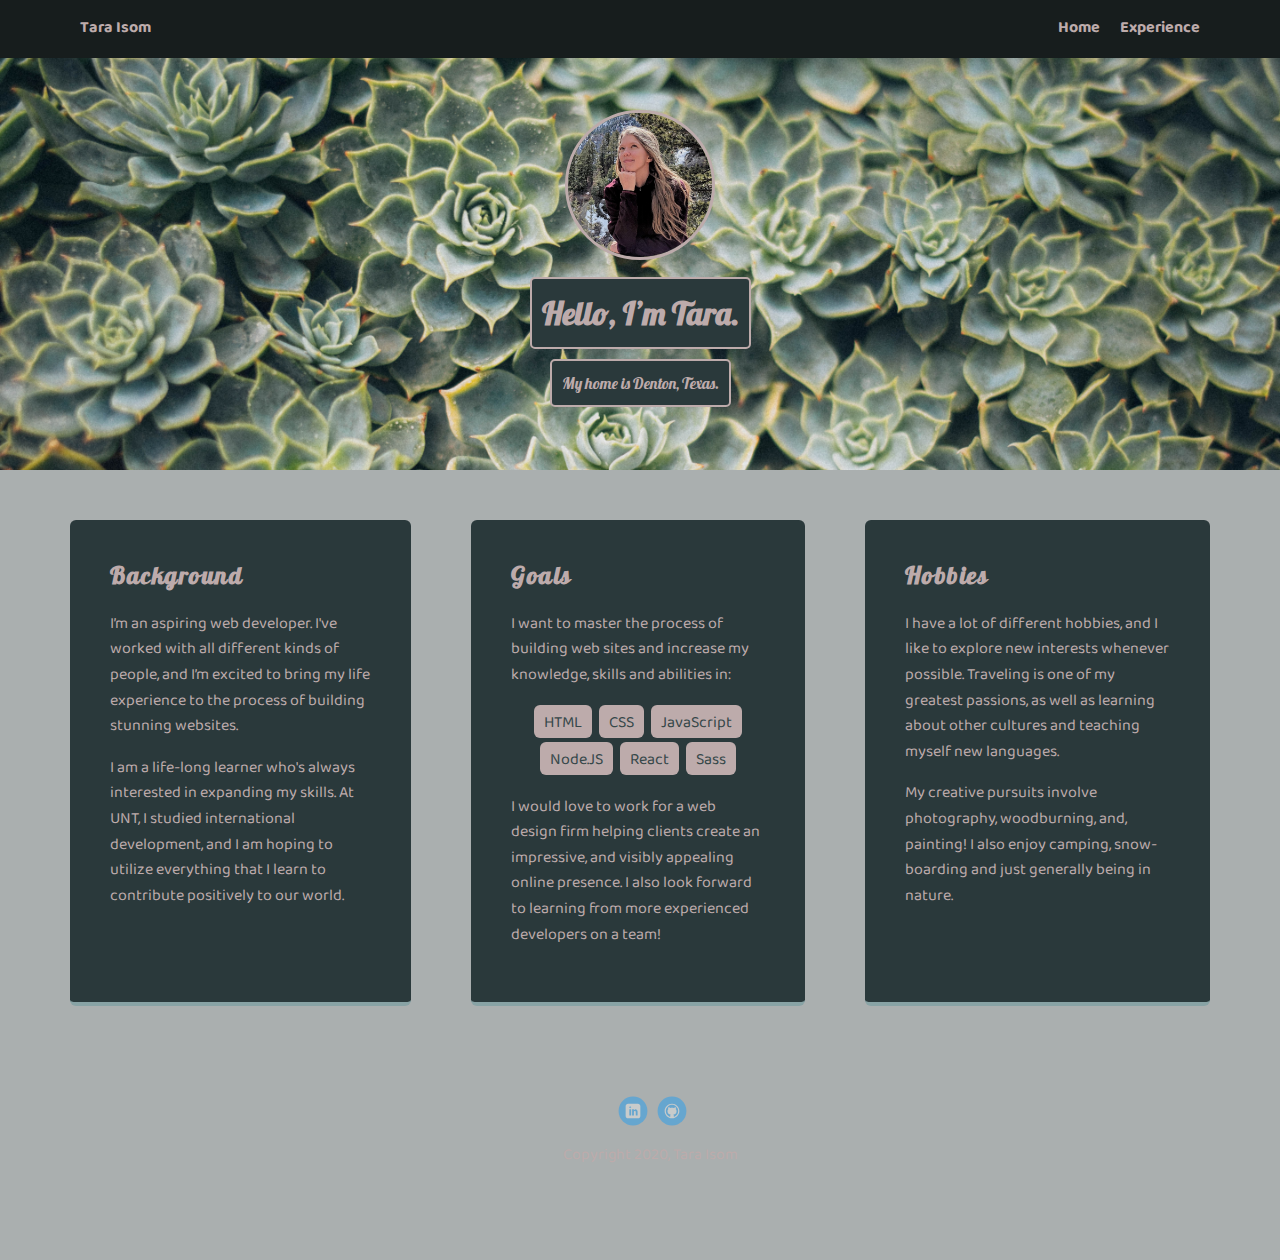
==== index.html @ d4d4d003 "Initial commit" ====
<!DOCTYPE html>
<html lang="en">
  <head>
    <meta charset="utf-8" />
    <title>Tara Isom's Profile</title>
    <meta name="viewport" content="width=device-width, initial-scale=1.0" />
    <link rel="stylesheet" href="styles.css" />
  </head>

  <body>
    <nav>
      <ul class="nav">
        <li class="name">Tara Isom</li>
        <li><a href="index.html">Home</a></li>
        <li><a href="experience.html">Experience</a></li>
      </ul>
    </nav>

    <header class="header">
      <img src="images/me.jpg" alt="Photo of Tara Isom" class="profile-image" />
      <h1 class="tag name">Hello, I’m Tara.</h1>
      <p class="tag location">My home is Denton, Texas.</p>
    </header>

    <main>
      <section>
        <h2>Background</h2>
        <p>
          I’m an aspiring web developer. I've worked with all different kinds of
          people, and I’m excited to bring my life experience to the process of
          building stunning websites.
        </p>
        <p>
          I am a life-long learner who's always interested in expanding my
          skills. At UNT, I studied international development, and I am hoping
          to utilize everything that I learn to contribute positively to our
          world.
        </p>
      </section>

      <section>
        <h2>Goals</h2>
        <p>
          I want to master the process of building web sites and increase my
          knowledge, skills and abilities in:
        </p>
        <ul class="skills">
          <li>HTML</li>
          <li>CSS</li>
          <li>JavaScript</li>
          <li>Node.JS</li>
          <li>React</li>
          <li>Sass</li>
        </ul>
        <p>
          I would love to work for a web design firm helping clients create an
          impressive, and visibly appealing online presence. I also look forward
          to learning from more experienced developers on a team!
        </p>
      </section>

      <section>
        <h2>Hobbies</h2>
        <p>
          I have a lot of different hobbies, and I like to explore new interests
          whenever possible. Traveling is one of my greatest passions, as well
          as learning about other cultures and teaching myself new languages.
        </p>
        <p>
          My creative pursuits involve photography, woodburning, and, painting!
          I also enjoy camping, snow-boarding and just generally being in
          nature.
        </p>
      </section>
    </main>
    <footer>
      <ul>
        <li>
          <a
            target="_blank"
            href="https://www.linkedin.com/in/qaraisom/"
            class="social linkedin"
            >LinkedIn</a
          >
        </li>
        <li>
          <a
            href="https://github.com/tarannasorus"
            target="_blank"
            class="social github"
            >Github</a
          >
        </li>
      </ul>
      <p class="copyright">Copyright 2020, Tara Isom</p>
    </footer>
  </body>
</html>
---- styles.css ----
/* Global Layout Set-up */
@import url("https://fonts.googleapis.com/css2?family=Amatic+SC&family=Baloo+Chettan+2&family=Pacifico&display&family=Lobster&display=swapfamily=Play&display&family=Dancing+Script:wght@600;700&display=swap");

/*
font-family: 'Amatic SC', cursive;
font-family: 'Baloo Chettan 2', cursive;
font-family: 'Play', sans-serif;
font-family: 'Lobster', cursive;
font-family: 'Dancing Script', cursive; */

* {
  box-sizing: border-box;
}

body {
  margin: 0;
  padding: 0;
  text-align: center;
  font-family: "Baloo Chettan 2", sans-serif;
  color: rgb(189, 171, 171);
  background: #aaafaf;
}
/* Link Styles */

a {
  text-decoration: none;
  color: rgb(189, 171, 171);
}
a:hover {
  color: #6633ff;
  transition: 1s;
}

/* Section Styles */

nav {
  width: 100%;
  background: rgb(23, 29, 29);
  min-height: 30px;
  padding: 10px;
  position: fixed;
  text-align: center;
}
.nav {
  display: flex;
  justify-content: space-around;
  font-weight: 700;
  list-style-type: none;
  margin: 0 auto;
  padding: 0;
}

.nav .name {
  display: block;
  margin-right: auto;
  color: rgb(189, 171, 171);
}
.nav li {
  padding: 5px 10px 10px 10px;
}
.nav a {
  transition: all 0.5s;
}
.nav a:hover {
  color: white;
  transition: 1s;
}

.header {
  text-align: center;
  background: url("images/succulents.jpg") no-repeat top center;
  background-size: cover;
  overflow: hidden;
  padding-top: 60px;
}
header {
  line-height: 1.5;
}
header .profile-image {
  margin-top: 50px;
  width: 150px;
  height: 150px;
  border-radius: 50%;
  border: 3px solid rgb(189, 171, 171);
  transition: all 0.7s;
}
header .profile-image:hover {
  transform: scale(1.4) rotate(6deg);
}
.tag {
  background-color: rgb(42, 57, 59);
  color: rgb(189, 171, 171);
  padding: 10px;
  border-radius: 5px;
  display: table;
  border: 2px solid rgb(189, 171, 171);
  font-family: "Lobster", cursive;
  margin: 10px auto;
}
.name-margin {
  margin: 10px auto;
}
.location {
  background-color: rgb(42, 57, 59);
  color: rgb(189, 171, 171);
  border: 2px solid rgb(189, 171, 171);
  margin: 10px auto;
}
section {
  margin: 30px;
  padding: 20px 40px 40px;
  max-width: 500px;
  text-align: left;
  background: rgb(42, 57, 59);
  border-bottom: 4px solid #88a3a5;
  border-radius: 6px;
  transition: all 0.5s;
}
section:hover {
  border-color: rgb(126, 58, 58);
  transition: 1s;
}

ul.skills {
  padding: 0;
  text-align: center;
}

.skills li {
  border-radius: 6px;
  display: inline-block;
  background: rgb(189, 171, 171);
  color: rgb(53, 71, 73);
  padding: 5px 10px;
  margin: 2px;
}

.skills li:hover {
  color: white;
  transition: 1s;
}

main h2 {
  text-transform: capitalize;
  font-family: "Lobster", cursive;
  letter-spacing: 1.5px;
}

footer {
  width: 100%;
  min-height: 30px;
  padding: 20px 0 40px 20px;
}

footer .copyright {
  top: -8px;
  font-size: 0.75em;
}

footer ul {
  list-style-type: none;
  margin: 0;
  padding: 0;
}

footer ul li {
  display: inline-block;
}

.header2 {
  text-align: center;
  background: url("images/milky-way.jpg") no-repeat top center;
  background-size: cover;
  overflow: hidden;
  padding-top: 60px;
}

.experience-tag {
  background-color: rgb(42, 57, 59);
  color: rgb(189, 171, 171);
  padding: 14px;
  border-radius: 5px;
  display: table;
  border: 2px solid rgb(189, 171, 171);
  font-family: "Lobster", cursive;
  margin: 10px auto;
  margin-top: 150px;
  letter-spacing: 1.2px;
}

a.social {
  display: inline-block;
  text-indent: -9999px;
  margin-left: 5px;
  width: 30px;
  height: 30px;
  background-size: 30px 30px;
  opacity: 0.4;
  transition: all 0.5s;
}

a.linkedin {
  background-image: url(images/linkedin.svg);
}
a.github {
  background-image: url(images/github.svg);
}
a.social:hover {
  opacity: 1;
}
.clearfix {
  clear: both;
}

lh {
  font-family: "Lobster", cursive;
}

.email {
  border-radius: 6px;
  display: inline-block;
  background: rgb(189, 171, 171);
  color: rgb(53, 71, 73);
  padding: 5px 10px;
  margin: 2px;
}

.email:hover {
  transform: scale(1) rotate(360deg);
}
.octocat {
  opacity: 0.65;
  text-align: center;
}
.octocat:hover {
  transform: scale(1.2);
  transition: 1s;
}

/* Styles for larger screens */
@media screen and (min-width: 720px) {
  main {
    display: -ms-flexbox; /* TWEENER - IE 10 */
    display: flex;
    max-width: 1200px;
    -ms-flex-pack: distribute;
    justify-content: space-around;
    margin: 0 auto;
  }

  header {
    min-height: 470px;
  }

  .nav {
    max-width: 1200px;
    padding: 0 30px;
  }

  main {
    padding-top: 20px;
  }

  main p {
    line-height: 1.6em;
  }

  footer {
    font-size: 1.3em;
    max-width: 1200px;
    margin: 40px auto;
  }
}
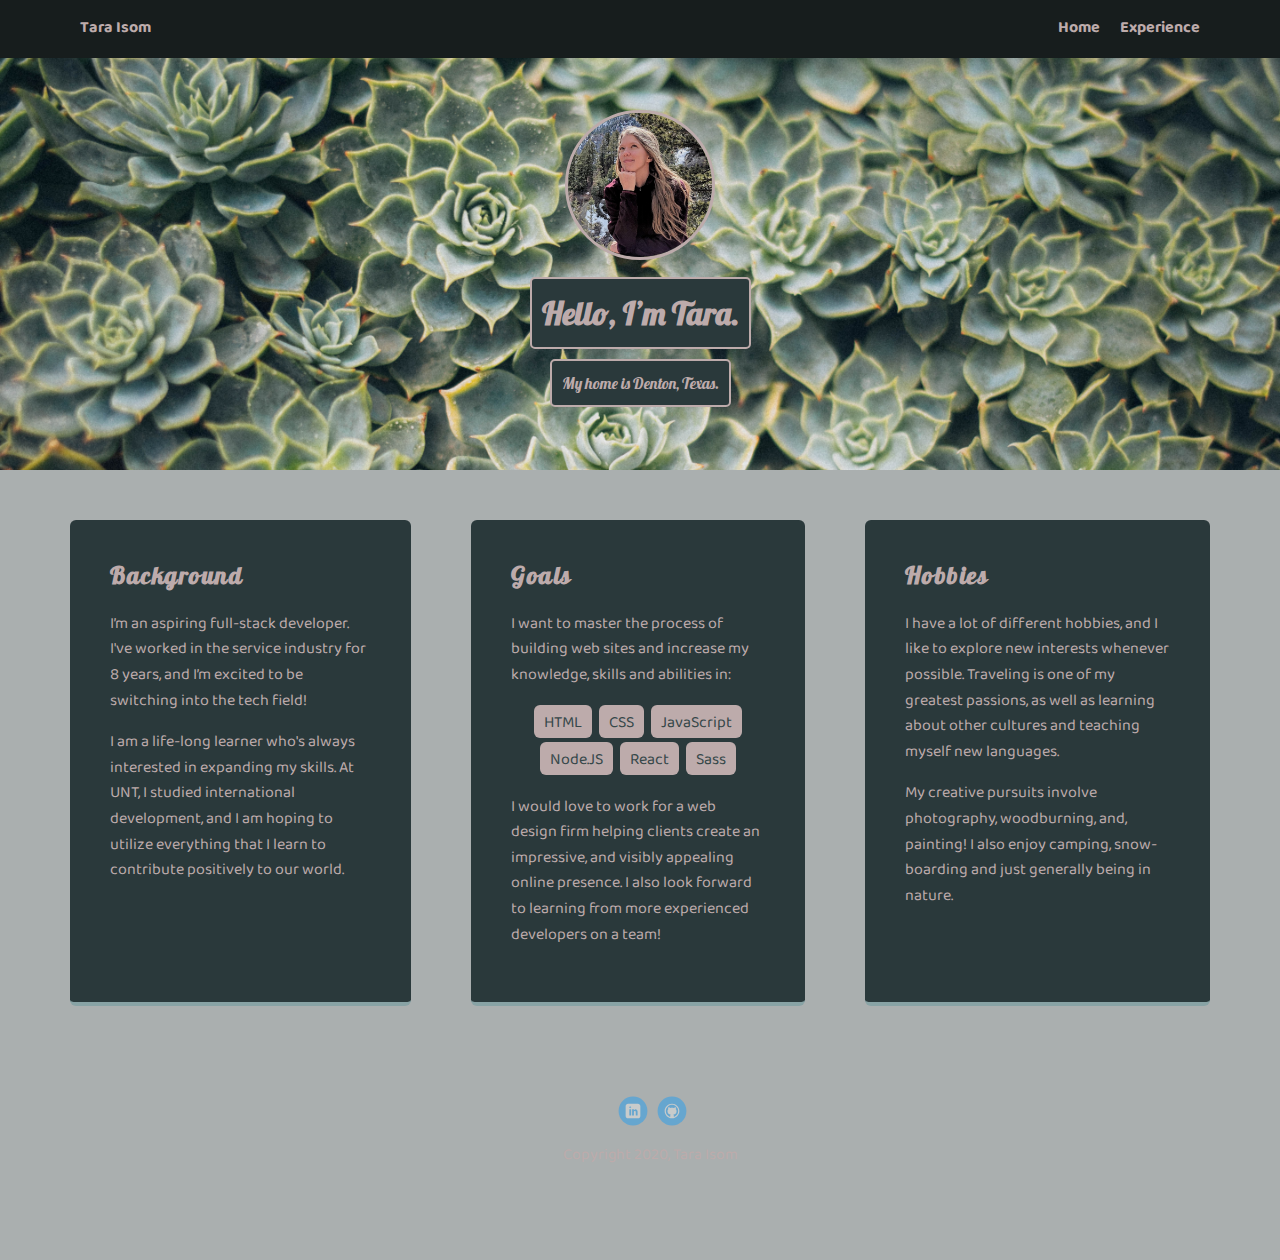
==== commit f5c0f446: "Update index.html" ====
--- a/index.html
+++ b/index.html
@@ -26,9 +26,9 @@
       <section>
         <h2>Background</h2>
         <p>
-          I’m an aspiring web developer. I've worked with all different kinds of
-          people, and I’m excited to bring my life experience to the process of
-          building stunning websites.
+          I’m an aspiring full-stack developer. I've worked in the service
+          industry for 8 years, and I’m excited to be switching into the tech
+          field!
         </p>
         <p>
           I am a life-long learner who's always interested in expanding my
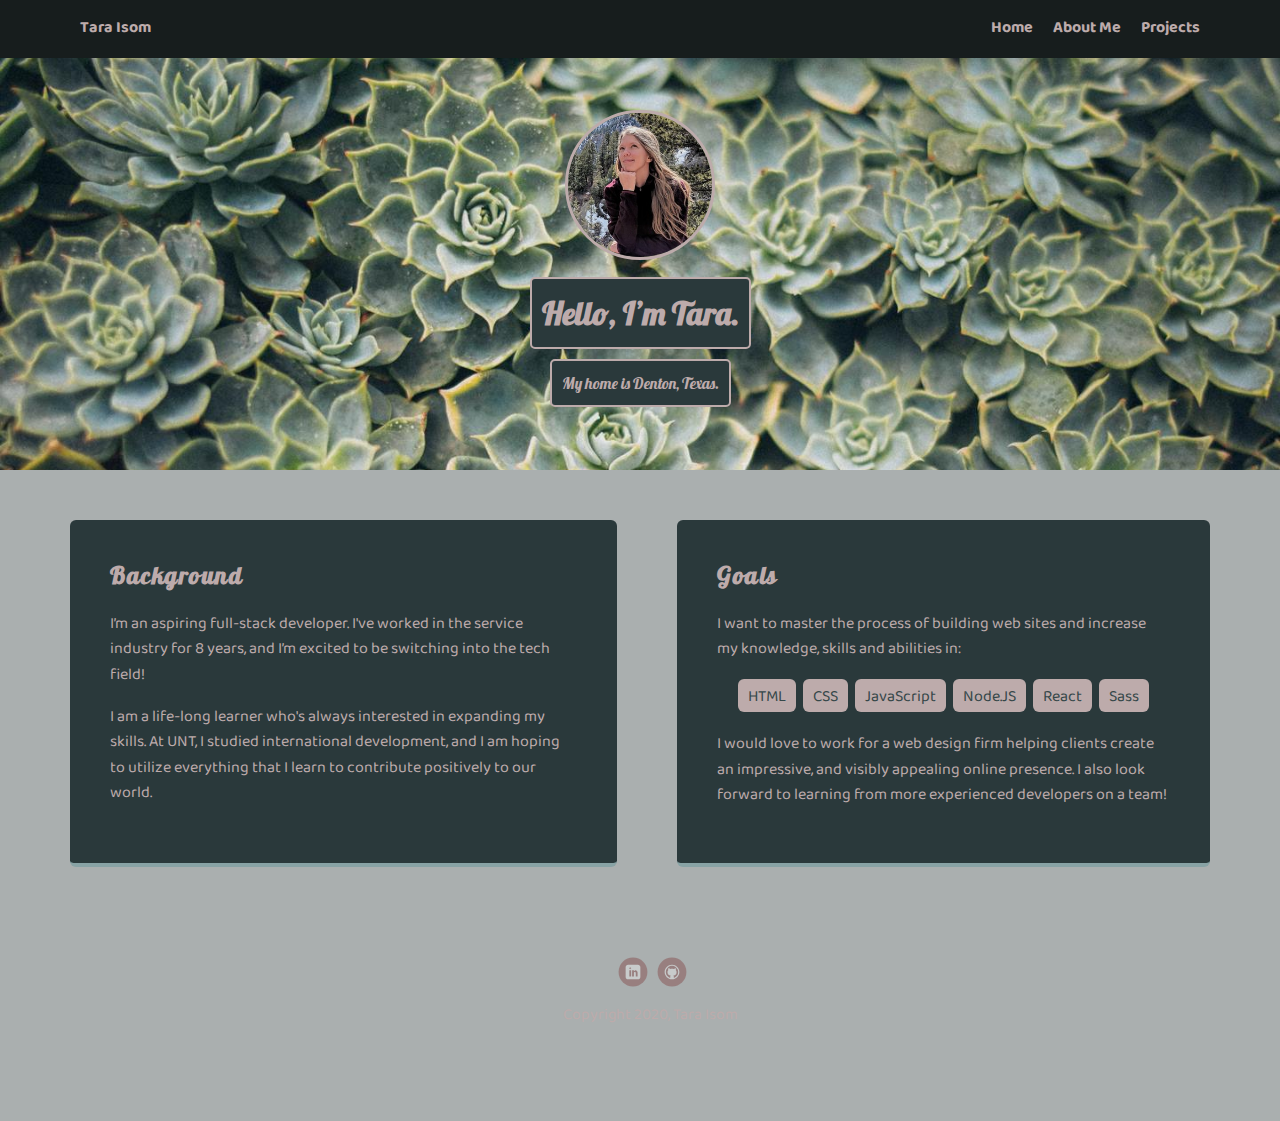
==== commit 3f88aef9: "Added project page" ====
--- a/index.html
+++ b/index.html
@@ -12,7 +12,8 @@
       <ul class="nav">
         <li class="name">Tara Isom</li>
         <li><a href="index.html">Home</a></li>
-        <li><a href="experience.html">Experience</a></li>
+        <li><a href="aboutme.html">About Me</a></li>
+        <li><a href="projects.html">Projects</a></li>
       </ul>
     </nav>
 
@@ -58,20 +59,6 @@
           to learning from more experienced developers on a team!
         </p>
       </section>
-
-      <section>
-        <h2>Hobbies</h2>
-        <p>
-          I have a lot of different hobbies, and I like to explore new interests
-          whenever possible. Traveling is one of my greatest passions, as well
-          as learning about other cultures and teaching myself new languages.
-        </p>
-        <p>
-          My creative pursuits involve photography, woodburning, and, painting!
-          I also enjoy camping, snow-boarding and just generally being in
-          nature.
-        </p>
-      </section>
     </main>
     <footer>
       <ul>
--- a/styles.css
+++ b/styles.css
@@ -109,7 +109,7 @@
 section {
   margin: 30px;
   padding: 20px 40px 40px;
-  max-width: 500px;
+  max-width: 800px;
   text-align: left;
   background: rgb(42, 57, 59);
   border-bottom: 4px solid #88a3a5;
@@ -169,13 +169,13 @@
 
 .header2 {
   text-align: center;
-  background: url("images/milky-way.jpg") no-repeat top center;
+  background: url("images/map.jpg") no-repeat top center;
   background-size: cover;
   overflow: hidden;
   padding-top: 60px;
 }
 
-.experience-tag {
+.container {
   background-color: rgb(42, 57, 59);
   color: rgb(189, 171, 171);
   padding: 14px;
@@ -186,6 +186,15 @@
   margin: 10px auto;
   margin-top: 150px;
   letter-spacing: 1.2px;
+}
+
+.header3 {
+  text-align: center;
+  background: url("images/code.jpg") no-repeat top center;
+  background-size: cover;
+  overflow: hidden;
+  padding-top: 60px;
+  letter-spacing: 1.5px;
 }
 
 a.social {
@@ -212,8 +221,12 @@
   clear: both;
 }
 
-lh {
-  font-family: "Lobster", cursive;
+.list-title {
+  font-family: "Lobster", cursive;
+}
+
+.list-align {
+  text-align: left;
 }
 
 .email {
@@ -227,6 +240,7 @@
 
 .email:hover {
   transform: scale(1) rotate(360deg);
+  color: rgb(126, 58, 58);
 }
 .octocat {
   opacity: 0.65;
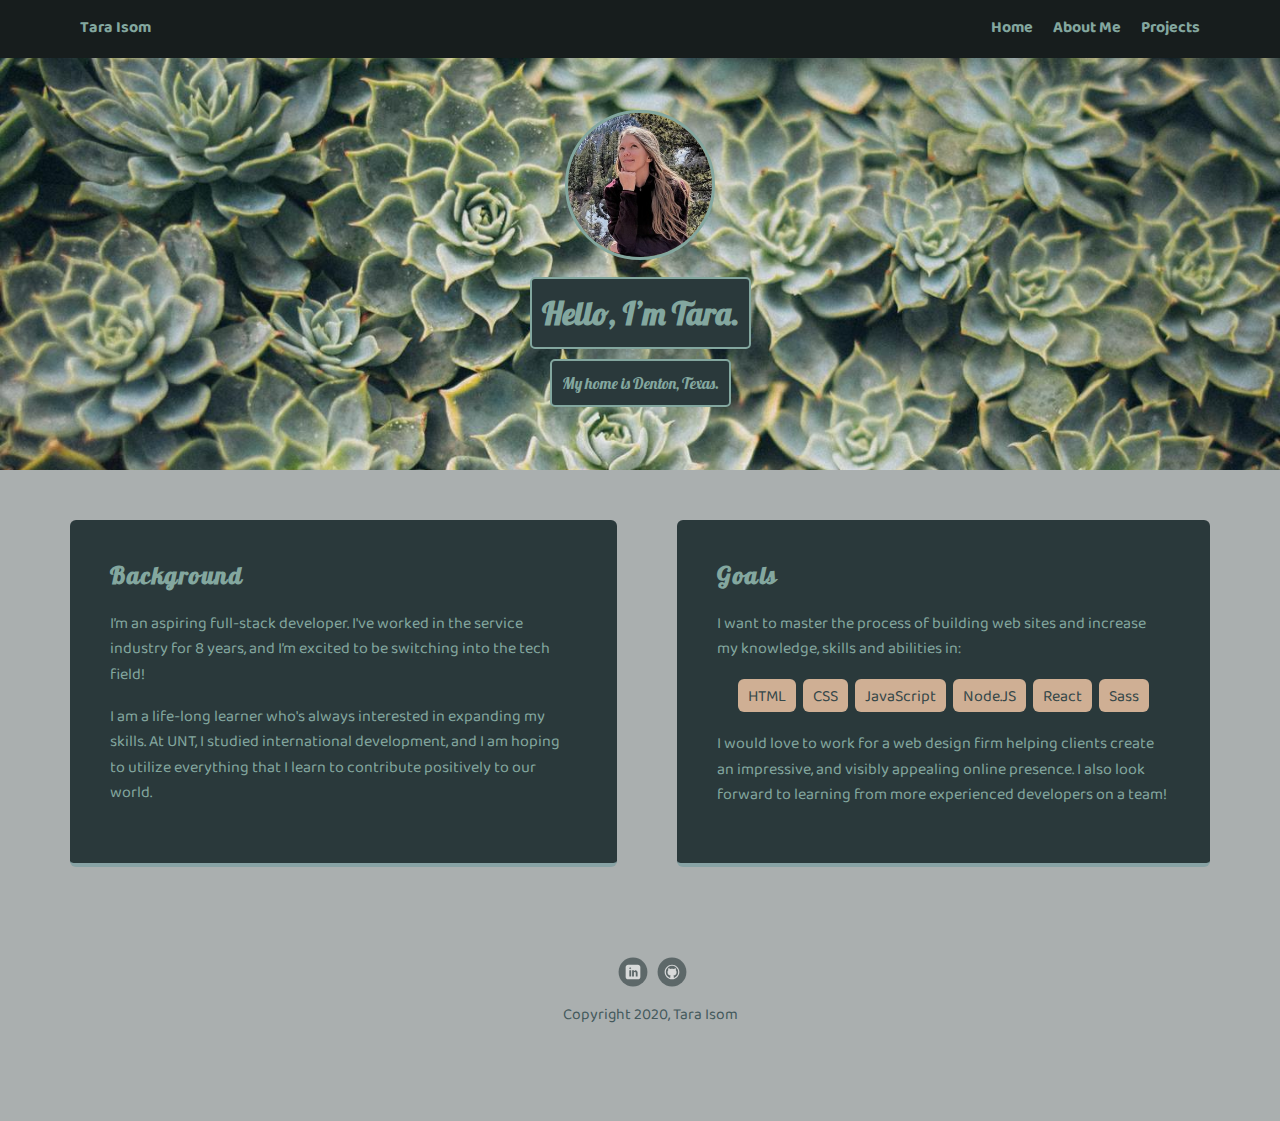
==== commit 7dd5f5fe: "Changed colors" ====
--- a/index.html
+++ b/index.html
@@ -10,7 +10,11 @@
   <body>
     <nav>
       <ul class="nav">
-        <li class="name">Tara Isom</li>
+        <li class="name">
+          <a target="_blank" href="https://www.linkedin.com/in/qaraisom/"
+            >Tara Isom</a
+          >
+        </li>
         <li><a href="index.html">Home</a></li>
         <li><a href="aboutme.html">About Me</a></li>
         <li><a href="projects.html">Projects</a></li>
--- a/styles.css
+++ b/styles.css
@@ -17,17 +17,16 @@
   padding: 0;
   text-align: center;
   font-family: "Baloo Chettan 2", sans-serif;
-  color: rgb(189, 171, 171);
+  color: rgb(131, 167, 159);
   background: #aaafaf;
 }
 /* Link Styles */
 
 a {
   text-decoration: none;
-  color: rgb(189, 171, 171);
+  color: rgb(131, 167, 159);
 }
 a:hover {
-  color: #6633ff;
   transition: 1s;
 }
 
@@ -53,17 +52,19 @@
 .nav .name {
   display: block;
   margin-right: auto;
-  color: rgb(189, 171, 171);
+  color: rgb(131, 167, 159);
 }
 .nav li {
   padding: 5px 10px 10px 10px;
 }
-.nav a {
-  transition: all 0.5s;
-}
+
 .nav a:hover {
   color: white;
   transition: 1s;
+}
+
+.nav a:active {
+  color: rgb(24, 102, 102);
 }
 
 .header {
@@ -81,7 +82,7 @@
   width: 150px;
   height: 150px;
   border-radius: 50%;
-  border: 3px solid rgb(189, 171, 171);
+  border: 3px solid rgb(131, 167, 159);
   transition: all 0.7s;
 }
 header .profile-image:hover {
@@ -89,11 +90,11 @@
 }
 .tag {
   background-color: rgb(42, 57, 59);
-  color: rgb(189, 171, 171);
+  color: rgb(131, 167, 159);
   padding: 10px;
   border-radius: 5px;
   display: table;
-  border: 2px solid rgb(189, 171, 171);
+  border: 2px solid rgb(131, 167, 159);
   font-family: "Lobster", cursive;
   margin: 10px auto;
 }
@@ -102,8 +103,8 @@
 }
 .location {
   background-color: rgb(42, 57, 59);
-  color: rgb(189, 171, 171);
-  border: 2px solid rgb(189, 171, 171);
+  color: rgb(131, 167, 159);
+  border: 2px solid rgb(131, 167, 159);
   margin: 10px auto;
 }
 section {
@@ -117,7 +118,7 @@
   transition: all 0.5s;
 }
 section:hover {
-  border-color: rgb(126, 58, 58);
+  border-color: rgb(207, 175, 148);
   transition: 1s;
 }
 
@@ -129,14 +130,14 @@
 .skills li {
   border-radius: 6px;
   display: inline-block;
-  background: rgb(189, 171, 171);
+  background: rgb(207, 175, 148);
   color: rgb(53, 71, 73);
   padding: 5px 10px;
   margin: 2px;
 }
 
 .skills li:hover {
-  color: white;
+  color: rgb(182, 54, 54);
   transition: 1s;
 }
 
@@ -155,6 +156,7 @@
 footer .copyright {
   top: -8px;
   font-size: 0.75em;
+  color: rgb(68, 89, 92);
 }
 
 footer ul {
@@ -169,7 +171,7 @@
 
 .header2 {
   text-align: center;
-  background: url("images/map.jpg") no-repeat top center;
+  background: url("images/forest.jpg") no-repeat top center;
   background-size: cover;
   overflow: hidden;
   padding-top: 60px;
@@ -177,11 +179,11 @@
 
 .container {
   background-color: rgb(42, 57, 59);
-  color: rgb(189, 171, 171);
+  color: rgb(131, 167, 159);
   padding: 14px;
   border-radius: 5px;
   display: table;
-  border: 2px solid rgb(189, 171, 171);
+  border: 2px solid rgb(131, 167, 159);
   font-family: "Lobster", cursive;
   margin: 10px auto;
   margin-top: 150px;
@@ -190,7 +192,7 @@
 
 .header3 {
   text-align: center;
-  background: url("images/code.jpg") no-repeat top center;
+  background: url("images/stars.jpg") no-repeat top center;
   background-size: cover;
   overflow: hidden;
   padding-top: 60px;
@@ -204,7 +206,7 @@
   width: 30px;
   height: 30px;
   background-size: 30px 30px;
-  opacity: 0.4;
+  opacity: 0.6;
   transition: all 0.5s;
 }
 
@@ -232,7 +234,7 @@
 .email {
   border-radius: 6px;
   display: inline-block;
-  background: rgb(189, 171, 171);
+  background: rgb(207, 175, 148);
   color: rgb(53, 71, 73);
   padding: 5px 10px;
   margin: 2px;
@@ -240,7 +242,7 @@
 
 .email:hover {
   transform: scale(1) rotate(360deg);
-  color: rgb(126, 58, 58);
+  color: rgb(182, 54, 54);
 }
 .octocat {
   opacity: 0.65;
